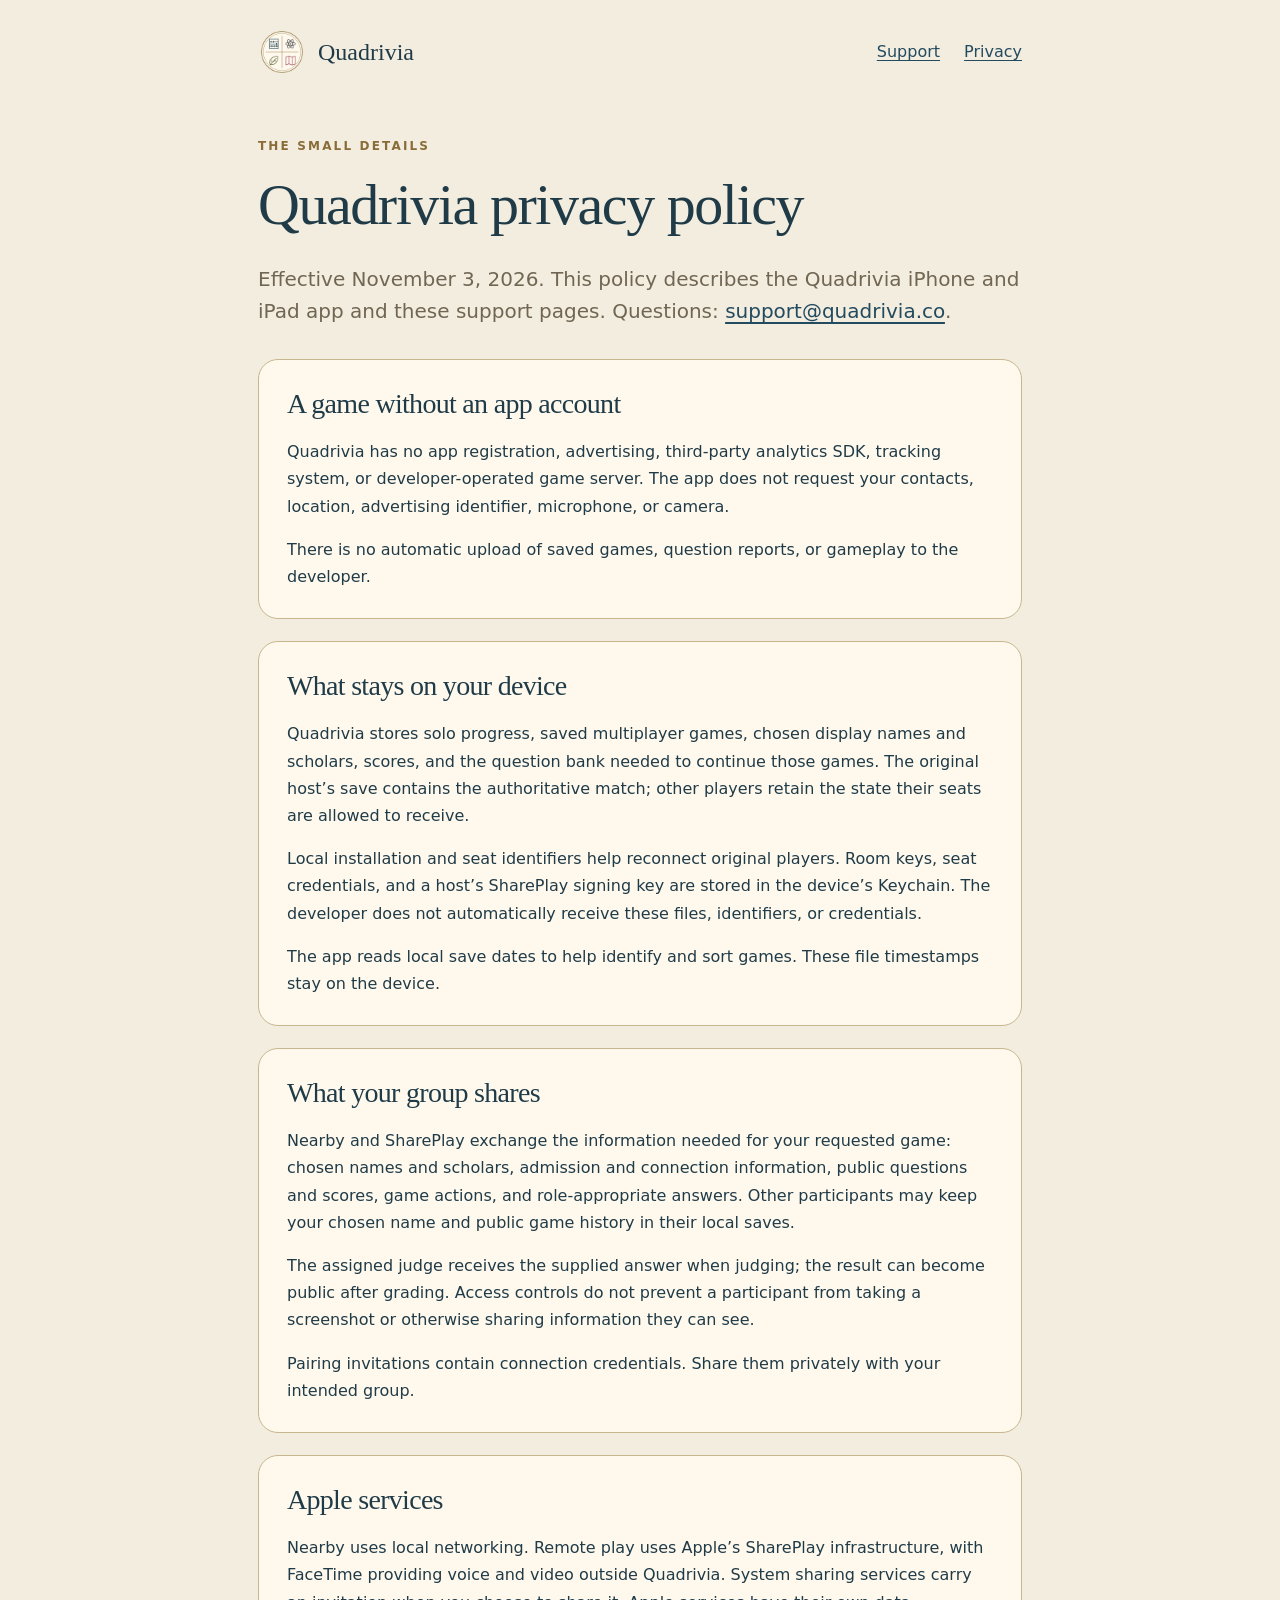
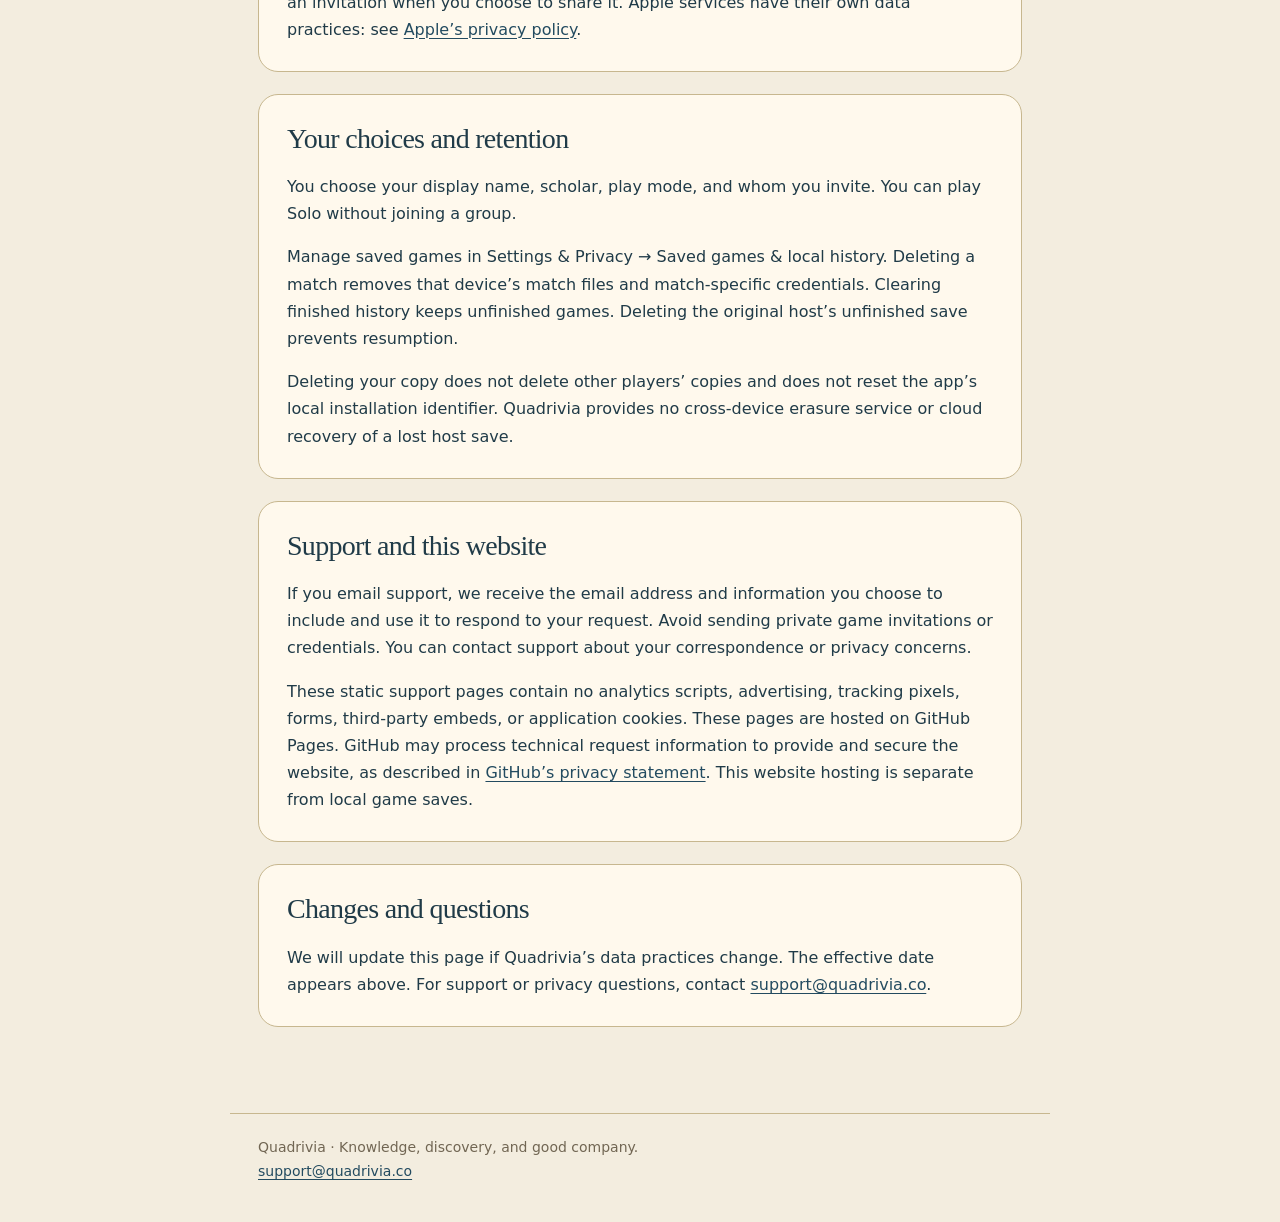
==== privacy/index.html @ 1aecd6c5 "Publish Quadrivia support and privacy pages" ====
<!doctype html><html lang="en"><head><meta charset="utf-8"><meta name="viewport" content="width=device-width,initial-scale=1"><meta name="description" content="Privacy policy"><title>Privacy policy · Quadrivia</title><link rel="stylesheet" href="../style.css"><link rel="icon" href="../icon.png"></head><body><header><a href="../"><img src="../icon.png" alt="">Quadrivia</a><nav aria-label="Main navigation"><a href="../support/">Support</a><a href="../privacy/">Privacy</a></nav></header><main><p class="eyebrow">The small details</p><h1>Quadrivia privacy policy</h1><p class="intro">Effective November 3, 2026. This policy describes the Quadrivia iPhone and iPad app and these support pages. Questions: <a href="mailto:support@quadrivia.co">support@quadrivia.co</a>.</p><section><h2>A game without an app account</h2><p>Quadrivia has no app registration, advertising, third-party analytics SDK, tracking system, or developer-operated game server. The app does not request your contacts, location, advertising identifier, microphone, or camera.</p><p>There is no automatic upload of saved games, question reports, or gameplay to the developer.</p></section><section><h2>What stays on your device</h2><p>Quadrivia stores solo progress, saved multiplayer games, chosen display names and scholars, scores, and the question bank needed to continue those games. The original host’s save contains the authoritative match; other players retain the state their seats are allowed to receive.</p><p>Local installation and seat identifiers help reconnect original players. Room keys, seat credentials, and a host’s SharePlay signing key are stored in the device’s Keychain. The developer does not automatically receive these files, identifiers, or credentials.</p><p>The app reads local save dates to help identify and sort games. These file timestamps stay on the device.</p></section><section><h2>What your group shares</h2><p>Nearby and SharePlay exchange the information needed for your requested game: chosen names and scholars, admission and connection information, public questions and scores, game actions, and role-appropriate answers. Other participants may keep your chosen name and public game history in their local saves.</p><p>The assigned judge receives the supplied answer when judging; the result can become public after grading. Access controls do not prevent a participant from taking a screenshot or otherwise sharing information they can see.</p><p>Pairing invitations contain connection credentials. Share them privately with your intended group.</p></section><section><h2>Apple services</h2><p>Nearby uses local networking. Remote play uses Apple’s SharePlay infrastructure, with FaceTime providing voice and video outside Quadrivia. System sharing services carry an invitation when you choose to share it. Apple services have their own data practices: see <a href="https://www.apple.com/legal/privacy/">Apple’s privacy policy</a>.</p></section><section><h2>Your choices and retention</h2><p>You choose your display name, scholar, play mode, and whom you invite. You can play Solo without joining a group.</p><p>Manage saved games in Settings &amp; Privacy → Saved games &amp; local history. Deleting a match removes that device’s match files and match-specific credentials. Clearing finished history keeps unfinished games. Deleting the original host’s unfinished save prevents resumption.</p><p>Deleting your copy does not delete other players’ copies and does not reset the app’s local installation identifier. Quadrivia provides no cross-device erasure service or cloud recovery of a lost host save.</p></section><section><h2>Support and this website</h2><p>If you email support, we receive the email address and information you choose to include and use it to respond to your request. Avoid sending private game invitations or credentials. You can contact support about your correspondence or privacy concerns.</p><p>These static support pages contain no analytics scripts, advertising, tracking pixels, forms, third-party embeds, or application cookies. These pages are hosted on GitHub Pages. GitHub may process technical request information to provide and secure the website, as described in <a href="https://docs.github.com/en/site-policy/privacy-policies/github-general-privacy-statement">GitHub’s privacy statement</a>. This website hosting is separate from local game saves.</p></section><section><h2>Changes and questions</h2><p>We will update this page if Quadrivia’s data practices change. The effective date appears above. For support or privacy questions, contact <a href="mailto:support@quadrivia.co">support@quadrivia.co</a>.</p></section></main><footer>Quadrivia · Knowledge, discovery, and good company.<br><a href="mailto:support@quadrivia.co">support@quadrivia.co</a></footer></body></html>
---- style.css ----
*{box-sizing:border-box}html{color-scheme:light dark}body{margin:0;background:#f3eddf;color:#203b48;font-family:system-ui,-apple-system,BlinkMacSystemFont,sans-serif;line-height:1.7}a{color:#234b60;text-underline-offset:.2em}header,main,footer{max-width:820px;margin:auto;padding:28px}header{display:flex;align-items:center;justify-content:space-between;gap:24px;flex-wrap:wrap}nav{display:flex;gap:24px}header>a{display:flex;align-items:center;gap:12px;text-decoration:none;color:inherit;font-family:Georgia,serif;font-size:24px}header img{width:48px;height:48px;border-radius:12px}main{padding-top:32px;padding-bottom:64px}h1,h2{font-family:Georgia,serif;font-weight:400;line-height:1.15;letter-spacing:-.025em}h1{font-size:clamp(38px,7vw,58px);margin:12px 0 24px}h2{font-size:28px;margin:0 0 18px}p{margin:0 0 16px}.eyebrow{font-size:12px;letter-spacing:.18em;text-transform:uppercase;color:#896c37;font-weight:600}.intro{font-size:20px;line-height:1.6;color:#716653;margin-bottom:32px}section{background:#fff9ed;border:1px solid #c7b78f;border-radius:20px;padding:28px;margin:22px 0}.button{display:inline-block;background:#234b60;color:#fff9ed;border-radius:12px;padding:12px 22px;text-decoration:none;font-weight:600}li{margin-bottom:10px}.quiet,footer{font-size:14px;color:#716653}footer{border-top:1px solid #c7b78f;padding-top:22px;padding-bottom:38px}a:focus-visible{outline:3px solid #896c37;outline-offset:5px}section p:last-child{margin-bottom:0}@media(max-width:520px){header,main,footer{padding-left:20px;padding-right:20px}section{padding:22px}nav{gap:18px}}@media(prefers-color-scheme:dark){body{background:#101d24;color:#f1e7d0}section{background:#1c2e37;border-color:#657269}a{color:#dcc99c}.intro,.quiet,footer{color:#c2baa7}.eyebrow{color:#d4bc83}.button{background:#dcc99c;color:#17313f}footer{border-color:#657269}}
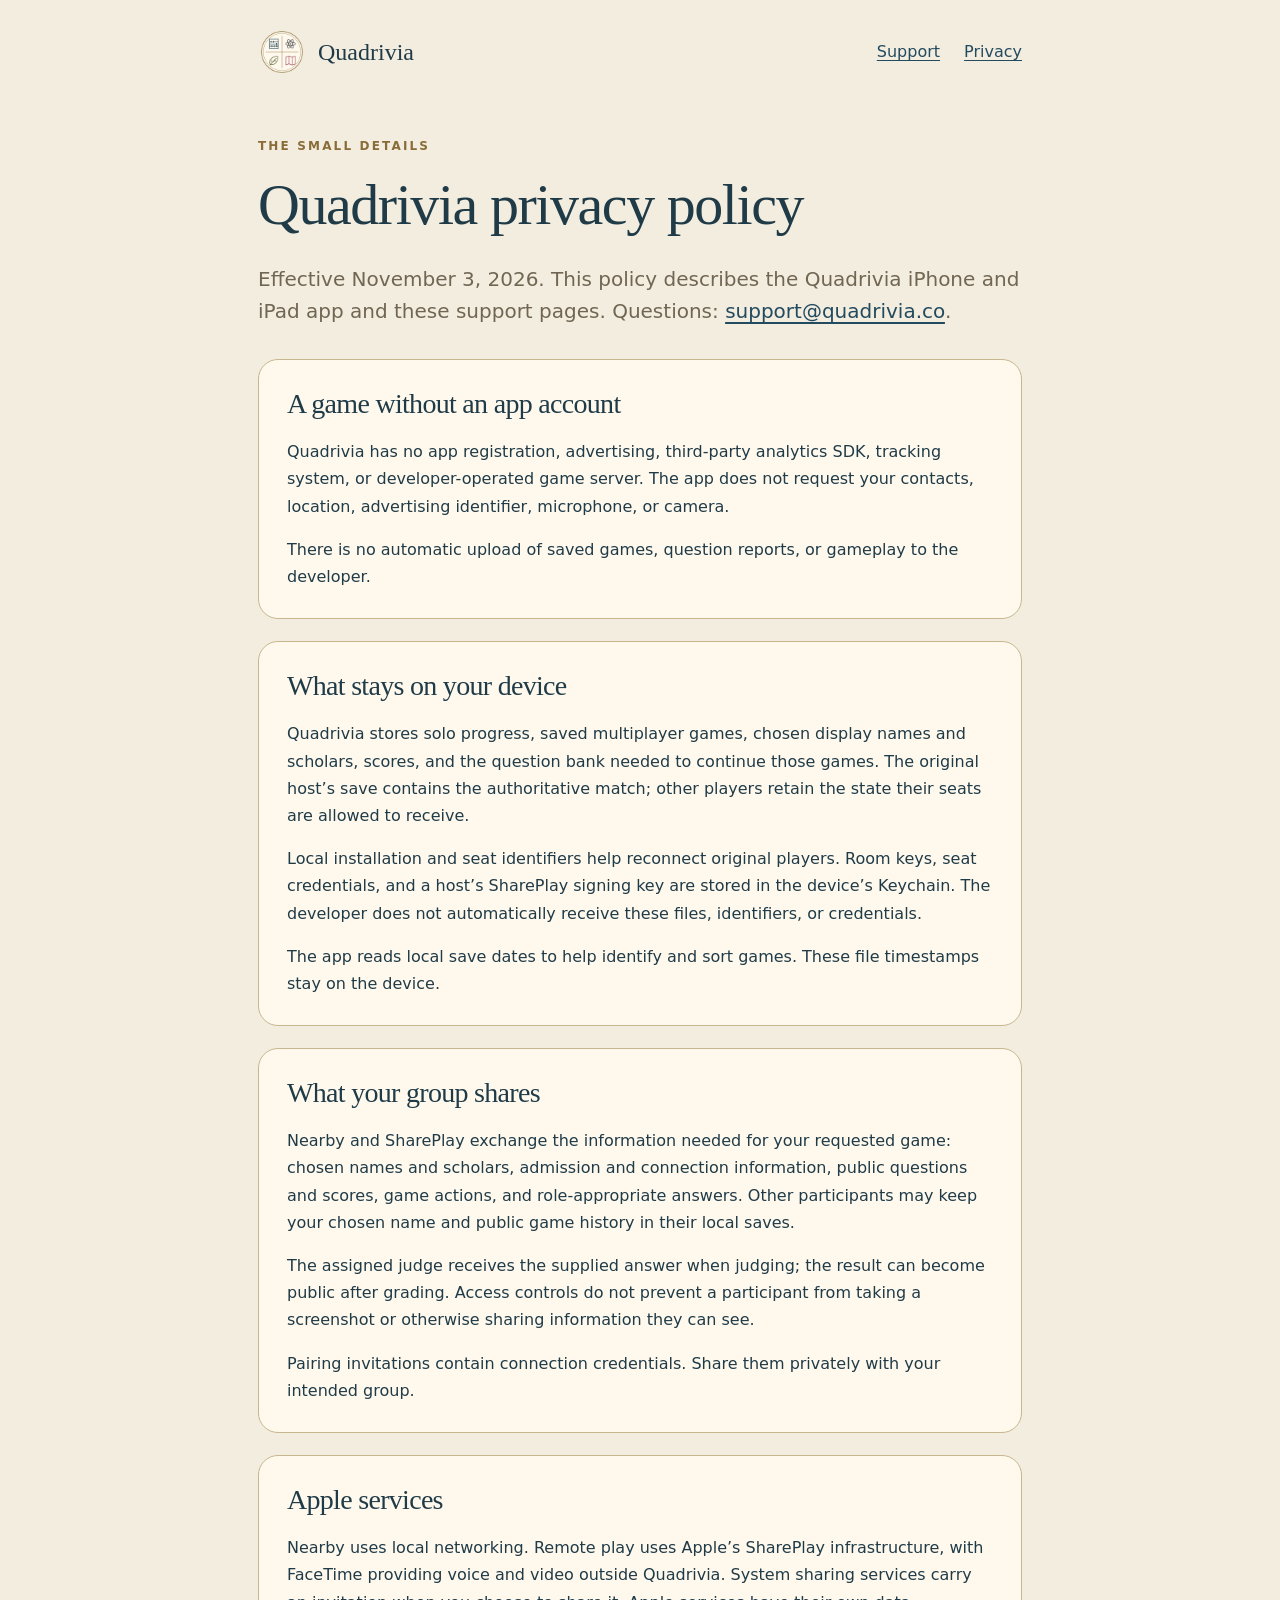
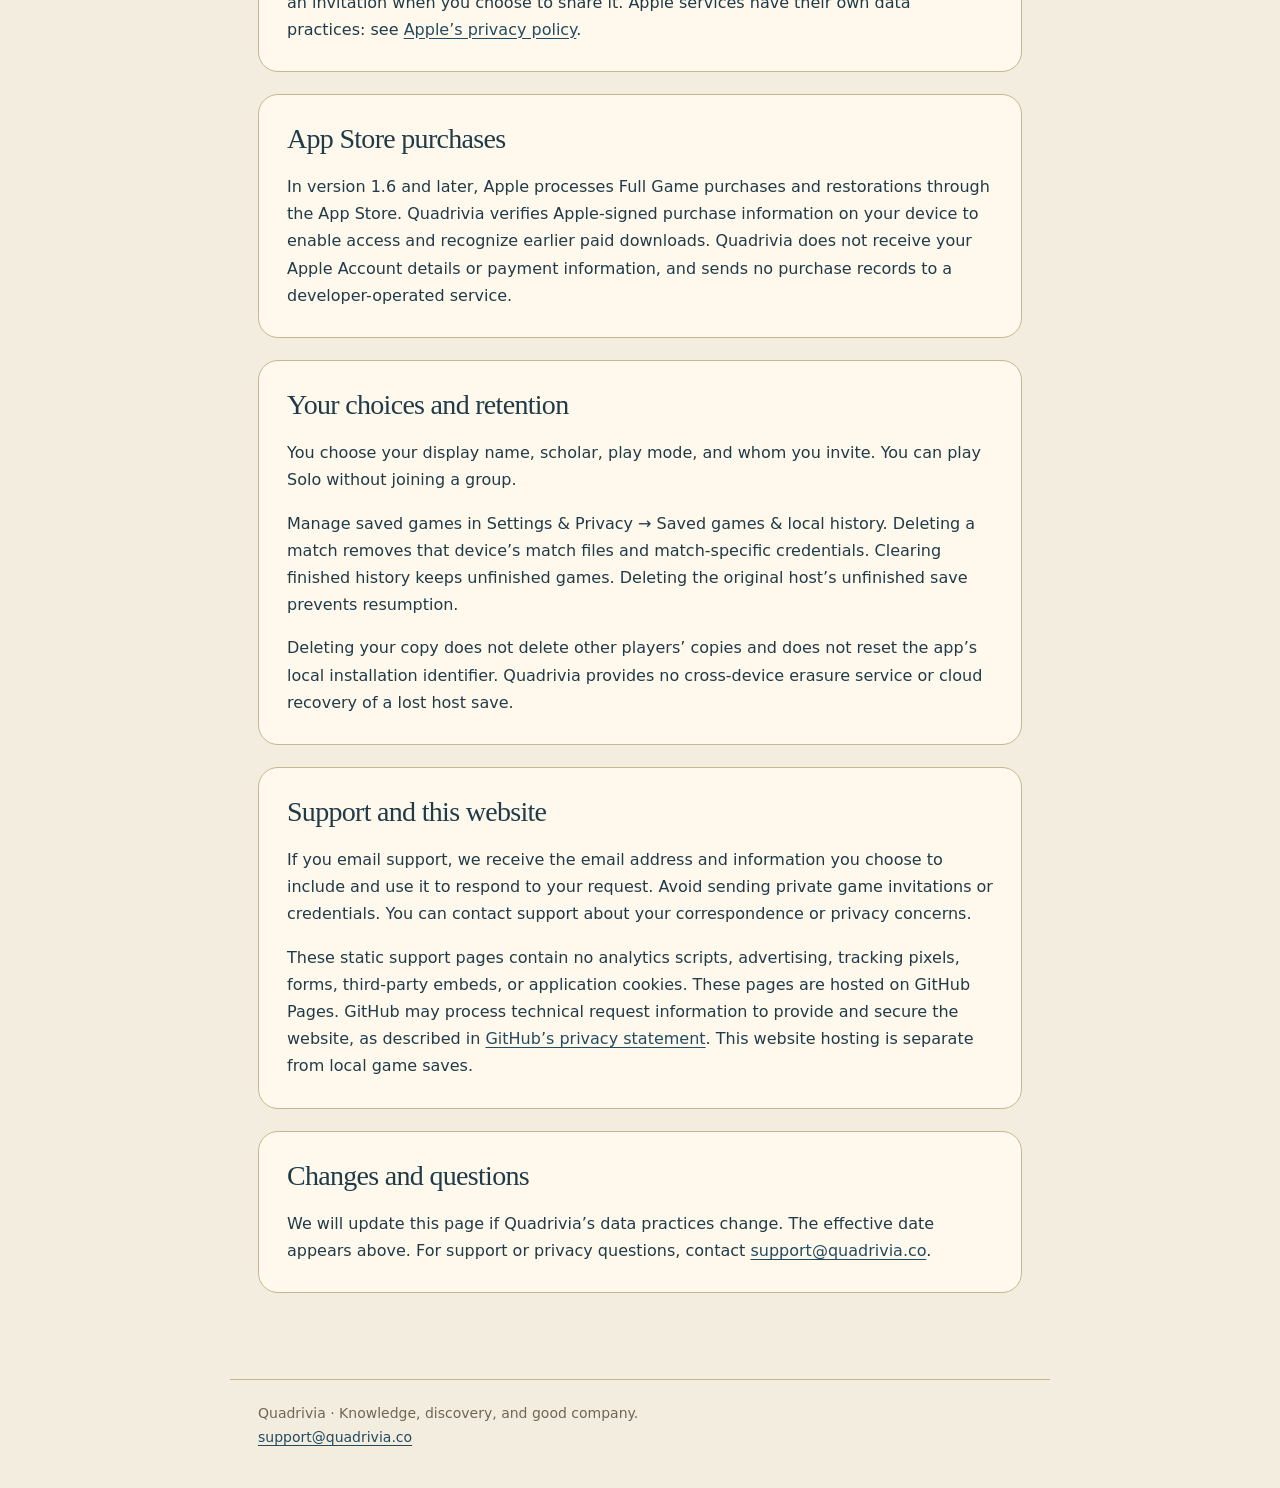
==== commit 53d551ac: "Explain Quadrivia Full Game and restoring purchases" ====
--- a/privacy/index.html
+++ b/privacy/index.html
@@ -1 +1 @@
-<!doctype html><html lang="en"><head><meta charset="utf-8"><meta name="viewport" content="width=device-width,initial-scale=1"><meta name="description" content="Privacy policy"><title>Privacy policy · Quadrivia</title><link rel="stylesheet" href="../style.css"><link rel="icon" href="../icon.png"></head><body><header><a href="../"><img src="../icon.png" alt="">Quadrivia</a><nav aria-label="Main navigation"><a href="../support/">Support</a><a href="../privacy/">Privacy</a></nav></header><main><p class="eyebrow">The small details</p><h1>Quadrivia privacy policy</h1><p class="intro">Effective November 3, 2026. This policy describes the Quadrivia iPhone and iPad app and these support pages. Questions: <a href="mailto:support@quadrivia.co">support@quadrivia.co</a>.</p><section><h2>A game without an app account</h2><p>Quadrivia has no app registration, advertising, third-party analytics SDK, tracking system, or developer-operated game server. The app does not request your contacts, location, advertising identifier, microphone, or camera.</p><p>There is no automatic upload of saved games, question reports, or gameplay to the developer.</p></section><section><h2>What stays on your device</h2><p>Quadrivia stores solo progress, saved multiplayer games, chosen display names and scholars, scores, and the question bank needed to continue those games. The original host’s save contains the authoritative match; other players retain the state their seats are allowed to receive.</p><p>Local installation and seat identifiers help reconnect original players. Room keys, seat credentials, and a host’s SharePlay signing key are stored in the device’s Keychain. The developer does not automatically receive these files, identifiers, or credentials.</p><p>The app reads local save dates to help identify and sort games. These file timestamps stay on the device.</p></section><section><h2>What your group shares</h2><p>Nearby and SharePlay exchange the information needed for your requested game: chosen names and scholars, admission and connection information, public questions and scores, game actions, and role-appropriate answers. Other participants may keep your chosen name and public game history in their local saves.</p><p>The assigned judge receives the supplied answer when judging; the result can become public after grading. Access controls do not prevent a participant from taking a screenshot or otherwise sharing information they can see.</p><p>Pairing invitations contain connection credentials. Share them privately with your intended group.</p></section><section><h2>Apple services</h2><p>Nearby uses local networking. Remote play uses Apple’s SharePlay infrastructure, with FaceTime providing voice and video outside Quadrivia. System sharing services carry an invitation when you choose to share it. Apple services have their own data practices: see <a href="https://www.apple.com/legal/privacy/">Apple’s privacy policy</a>.</p></section><section><h2>Your choices and retention</h2><p>You choose your display name, scholar, play mode, and whom you invite. You can play Solo without joining a group.</p><p>Manage saved games in Settings &amp; Privacy → Saved games &amp; local history. Deleting a match removes that device’s match files and match-specific credentials. Clearing finished history keeps unfinished games. Deleting the original host’s unfinished save prevents resumption.</p><p>Deleting your copy does not delete other players’ copies and does not reset the app’s local installation identifier. Quadrivia provides no cross-device erasure service or cloud recovery of a lost host save.</p></section><section><h2>Support and this website</h2><p>If you email support, we receive the email address and information you choose to include and use it to respond to your request. Avoid sending private game invitations or credentials. You can contact support about your correspondence or privacy concerns.</p><p>These static support pages contain no analytics scripts, advertising, tracking pixels, forms, third-party embeds, or application cookies. These pages are hosted on GitHub Pages. GitHub may process technical request information to provide and secure the website, as described in <a href="https://docs.github.com/en/site-policy/privacy-policies/github-general-privacy-statement">GitHub’s privacy statement</a>. This website hosting is separate from local game saves.</p></section><section><h2>Changes and questions</h2><p>We will update this page if Quadrivia’s data practices change. The effective date appears above. For support or privacy questions, contact <a href="mailto:support@quadrivia.co">support@quadrivia.co</a>.</p></section></main><footer>Quadrivia · Knowledge, discovery, and good company.<br><a href="mailto:support@quadrivia.co">support@quadrivia.co</a></footer></body></html>+<!doctype html><html lang="en"><head><meta charset="utf-8"><meta name="viewport" content="width=device-width,initial-scale=1"><meta name="description" content="Privacy policy"><title>Privacy policy · Quadrivia</title><link rel="stylesheet" href="../style.css"><link rel="icon" href="../icon.png"></head><body><header><a href="../"><img src="../icon.png" alt="">Quadrivia</a><nav aria-label="Main navigation"><a href="../support/">Support</a><a href="../privacy/">Privacy</a></nav></header><main><p class="eyebrow">The small details</p><h1>Quadrivia privacy policy</h1><p class="intro">Effective November 3, 2026. This policy describes the Quadrivia iPhone and iPad app and these support pages. Questions: <a href="mailto:support@quadrivia.co">support@quadrivia.co</a>.</p><section><h2>A game without an app account</h2><p>Quadrivia has no app registration, advertising, third-party analytics SDK, tracking system, or developer-operated game server. The app does not request your contacts, location, advertising identifier, microphone, or camera.</p><p>There is no automatic upload of saved games, question reports, or gameplay to the developer.</p></section><section><h2>What stays on your device</h2><p>Quadrivia stores solo progress, saved multiplayer games, chosen display names and scholars, scores, and the question bank needed to continue those games. The original host’s save contains the authoritative match; other players retain the state their seats are allowed to receive.</p><p>Local installation and seat identifiers help reconnect original players. Room keys, seat credentials, and a host’s SharePlay signing key are stored in the device’s Keychain. The developer does not automatically receive these files, identifiers, or credentials.</p><p>The app reads local save dates to help identify and sort games. These file timestamps stay on the device.</p></section><section><h2>What your group shares</h2><p>Nearby and SharePlay exchange the information needed for your requested game: chosen names and scholars, admission and connection information, public questions and scores, game actions, and role-appropriate answers. Other participants may keep your chosen name and public game history in their local saves.</p><p>The assigned judge receives the supplied answer when judging; the result can become public after grading. Access controls do not prevent a participant from taking a screenshot or otherwise sharing information they can see.</p><p>Pairing invitations contain connection credentials. Share them privately with your intended group.</p></section><section><h2>Apple services</h2><p>Nearby uses local networking. Remote play uses Apple’s SharePlay infrastructure, with FaceTime providing voice and video outside Quadrivia. System sharing services carry an invitation when you choose to share it. Apple services have their own data practices: see <a href="https://www.apple.com/legal/privacy/">Apple’s privacy policy</a>.</p></section><section><h2>App Store purchases</h2><p>In version 1.6 and later, Apple processes Full Game purchases and restorations through the App Store. Quadrivia verifies Apple-signed purchase information on your device to enable access and recognize earlier paid downloads. Quadrivia does not receive your Apple Account details or payment information, and sends no purchase records to a developer-operated service.</p></section><section><h2>Your choices and retention</h2><p>You choose your display name, scholar, play mode, and whom you invite. You can play Solo without joining a group.</p><p>Manage saved games in Settings &amp; Privacy → Saved games &amp; local history. Deleting a match removes that device’s match files and match-specific credentials. Clearing finished history keeps unfinished games. Deleting the original host’s unfinished save prevents resumption.</p><p>Deleting your copy does not delete other players’ copies and does not reset the app’s local installation identifier. Quadrivia provides no cross-device erasure service or cloud recovery of a lost host save.</p></section><section><h2>Support and this website</h2><p>If you email support, we receive the email address and information you choose to include and use it to respond to your request. Avoid sending private game invitations or credentials. You can contact support about your correspondence or privacy concerns.</p><p>These static support pages contain no analytics scripts, advertising, tracking pixels, forms, third-party embeds, or application cookies. These pages are hosted on GitHub Pages. GitHub may process technical request information to provide and secure the website, as described in <a href="https://docs.github.com/en/site-policy/privacy-policies/github-general-privacy-statement">GitHub’s privacy statement</a>. This website hosting is separate from local game saves.</p></section><section><h2>Changes and questions</h2><p>We will update this page if Quadrivia’s data practices change. The effective date appears above. For support or privacy questions, contact <a href="mailto:support@quadrivia.co">support@quadrivia.co</a>.</p></section></main><footer>Quadrivia · Knowledge, discovery, and good company.<br><a href="mailto:support@quadrivia.co">support@quadrivia.co</a></footer></body></html>
